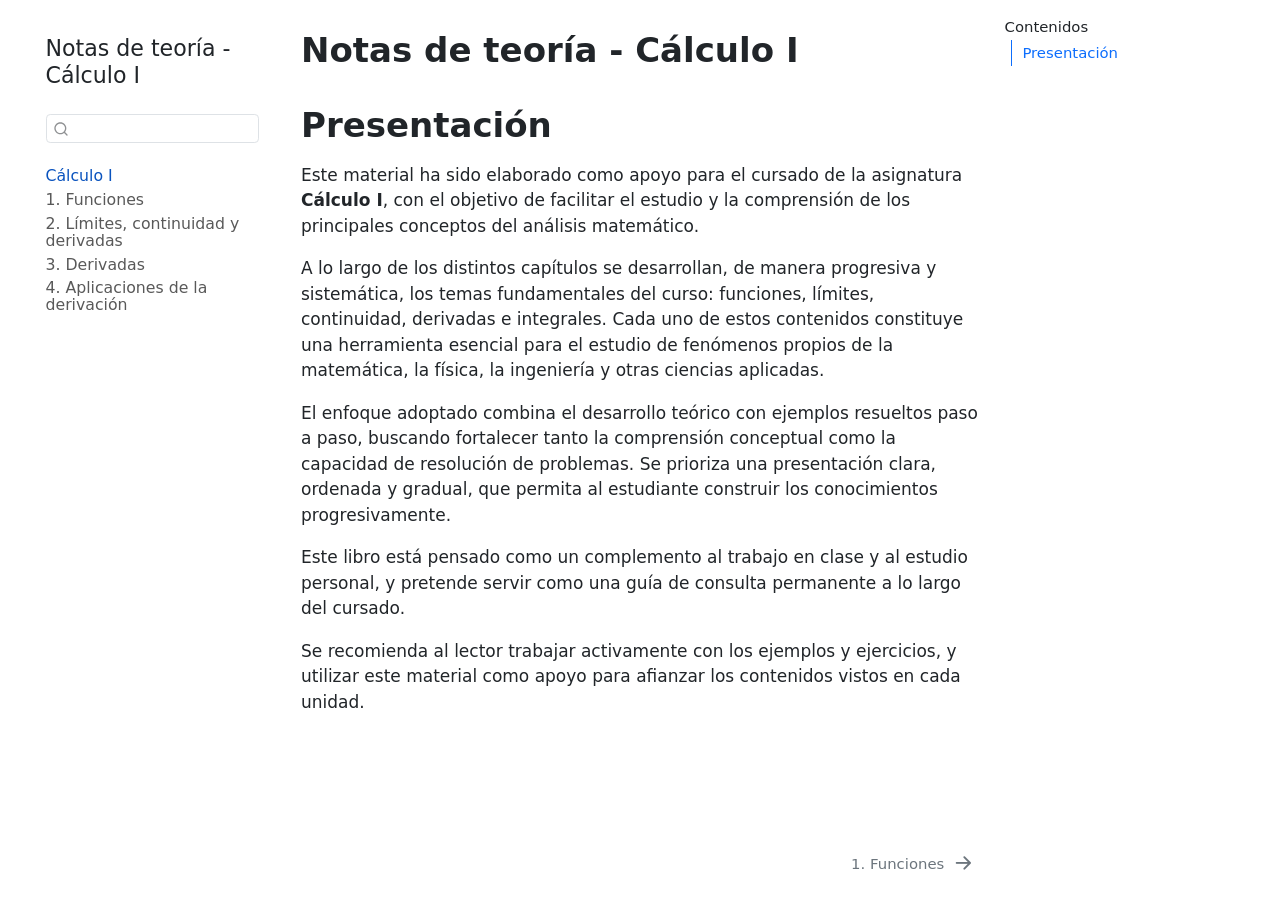
==== docs/index.html @ 9ade2775 "Primer commit" ====
<!DOCTYPE html>
<html xmlns="http://www.w3.org/1999/xhtml" lang="en" xml:lang="en"><head>

<meta charset="utf-8">
<meta name="generator" content="quarto-1.8.26">

<meta name="viewport" content="width=device-width, initial-scale=1.0, user-scalable=yes">


<title>Notas de teoría - Cálculo I</title>
<style>
code{white-space: pre-wrap;}
span.smallcaps{font-variant: small-caps;}
div.columns{display: flex; gap: min(4vw, 1.5em);}
div.column{flex: auto; overflow-x: auto;}
div.hanging-indent{margin-left: 1.5em; text-indent: -1.5em;}
ul.task-list{list-style: none;}
ul.task-list li input[type="checkbox"] {
  width: 0.8em;
  margin: 0 0.8em 0.2em -1em; /* quarto-specific, see https://github.com/quarto-dev/quarto-cli/issues/4556 */ 
  vertical-align: middle;
}
</style>


<script src="site_libs/quarto-nav/quarto-nav.js"></script>
<script src="site_libs/quarto-nav/headroom.min.js"></script>
<script src="site_libs/clipboard/clipboard.min.js"></script>
<script src="site_libs/quarto-search/autocomplete.umd.js"></script>
<script src="site_libs/quarto-search/fuse.min.js"></script>
<script src="site_libs/quarto-search/quarto-search.js"></script>
<meta name="quarto:offset" content="./">
<link href="./cap1.html" rel="next">
<script src="site_libs/quarto-html/quarto.js" type="module"></script>
<script src="site_libs/quarto-html/tabsets/tabsets.js" type="module"></script>
<script src="site_libs/quarto-html/axe/axe-check.js" type="module"></script>
<script src="site_libs/quarto-html/popper.min.js"></script>
<script src="site_libs/quarto-html/tippy.umd.min.js"></script>
<script src="site_libs/quarto-html/anchor.min.js"></script>
<link href="site_libs/quarto-html/tippy.css" rel="stylesheet">
<link href="site_libs/quarto-html/quarto-syntax-highlighting-587c61ba64f3a5504c4d52d930310e48.css" rel="stylesheet" id="quarto-text-highlighting-styles">
<script src="site_libs/bootstrap/bootstrap.min.js"></script>
<link href="site_libs/bootstrap/bootstrap-icons.css" rel="stylesheet">
<link href="site_libs/bootstrap/bootstrap-d9ea66fcd6c317012447f26e9c021348.min.css" rel="stylesheet" append-hash="true" id="quarto-bootstrap" data-mode="light">
<script id="quarto-search-options" type="application/json">{
  "location": "sidebar",
  "copy-button": false,
  "collapse-after": 3,
  "panel-placement": "start",
  "type": "textbox",
  "limit": 50,
  "keyboard-shortcut": [
    "f",
    "/",
    "s"
  ],
  "show-item-context": false,
  "language": {
    "search-no-results-text": "No results",
    "search-matching-documents-text": "matching documents",
    "search-copy-link-title": "Copy link to search",
    "search-hide-matches-text": "Hide additional matches",
    "search-more-match-text": "more match in this document",
    "search-more-matches-text": "more matches in this document",
    "search-clear-button-title": "Clear",
    "search-text-placeholder": "",
    "search-detached-cancel-button-title": "Cancel",
    "search-submit-button-title": "Submit",
    "search-label": "Search"
  }
}</script>


</head>

<body class="nav-sidebar floating quarto-light">

<div id="quarto-search-results"></div>
  <header id="quarto-header" class="headroom fixed-top">
  <nav class="quarto-secondary-nav">
    <div class="container-fluid d-flex">
      <button type="button" class="quarto-btn-toggle btn" data-bs-toggle="collapse" role="button" data-bs-target=".quarto-sidebar-collapse-item" aria-controls="quarto-sidebar" aria-expanded="false" aria-label="Toggle sidebar navigation" onclick="if (window.quartoToggleHeadroom) { window.quartoToggleHeadroom(); }">
        <i class="bi bi-layout-text-sidebar-reverse"></i>
      </button>
        <nav class="quarto-page-breadcrumbs" aria-label="breadcrumb"><ol class="breadcrumb"><li class="breadcrumb-item"><a href="./index.html"><span class="chapter-title">Cálculo I</span></a></li></ol></nav>
        <a class="flex-grow-1" role="navigation" data-bs-toggle="collapse" data-bs-target=".quarto-sidebar-collapse-item" aria-controls="quarto-sidebar" aria-expanded="false" aria-label="Toggle sidebar navigation" onclick="if (window.quartoToggleHeadroom) { window.quartoToggleHeadroom(); }">      
        </a>
      <button type="button" class="btn quarto-search-button" aria-label="Search" onclick="window.quartoOpenSearch();">
        <i class="bi bi-search"></i>
      </button>
    </div>
  </nav>
</header>
<!-- content -->
<div id="quarto-content" class="quarto-container page-columns page-rows-contents page-layout-article">
<!-- sidebar -->
  <nav id="quarto-sidebar" class="sidebar collapse collapse-horizontal quarto-sidebar-collapse-item sidebar-navigation floating overflow-auto">
    <div class="pt-lg-2 mt-2 text-left sidebar-header">
    <div class="sidebar-title mb-0 py-0">
      <a href="./">Notas de teoría - Cálculo I</a> 
    </div>
      </div>
        <div class="mt-2 flex-shrink-0 align-items-center">
        <div class="sidebar-search">
        <div id="quarto-search" class="" title="Search"></div>
        </div>
        </div>
    <div class="sidebar-menu-container"> 
    <ul class="list-unstyled mt-1">
        <li class="sidebar-item">
  <div class="sidebar-item-container"> 
  <a href="./index.html" class="sidebar-item-text sidebar-link active"><span class="chapter-title">Cálculo I</span></a>
  </div>
</li>
        <li class="sidebar-item">
  <div class="sidebar-item-container"> 
  <a href="./cap1.html" class="sidebar-item-text sidebar-link"><span class="chapter-title">1. Funciones</span></a>
  </div>
</li>
        <li class="sidebar-item">
  <div class="sidebar-item-container"> 
  <a href="./cap2.html" class="sidebar-item-text sidebar-link"><span class="chapter-title">2. Límites, continuidad y derivadas</span></a>
  </div>
</li>
        <li class="sidebar-item">
  <div class="sidebar-item-container"> 
  <a href="./cap3.html" class="sidebar-item-text sidebar-link"><span class="chapter-title">3. Derivadas</span></a>
  </div>
</li>
        <li class="sidebar-item">
  <div class="sidebar-item-container"> 
  <a href="./cap4.html" class="sidebar-item-text sidebar-link"><span class="chapter-title">4. Aplicaciones de la derivación</span></a>
  </div>
</li>
    </ul>
    </div>
</nav>
<div id="quarto-sidebar-glass" class="quarto-sidebar-collapse-item" data-bs-toggle="collapse" data-bs-target=".quarto-sidebar-collapse-item"></div>
<!-- margin-sidebar -->
    <div id="quarto-margin-sidebar" class="sidebar margin-sidebar">
        <nav id="TOC" role="doc-toc" class="toc-active">
    <h2 id="toc-title">Contenidos</h2>
   
  <ul>
  <li><a href="#presentación" id="toc-presentación" class="nav-link active" data-scroll-target="#presentación">Presentación</a></li>
  </ul>
</nav>
    </div>
<!-- main -->
<main class="content" id="quarto-document-content">

<header id="title-block-header" class="quarto-title-block default">
<div class="quarto-title">
<h1 class="title">Notas de teoría - Cálculo I</h1>
</div>



<div class="quarto-title-meta">

    
  
    
  </div>
  


</header>


<section id="presentación" class="level1">
<h1>Presentación</h1>
<p>Este material ha sido elaborado como apoyo para el cursado de la asignatura <strong>Cálculo I</strong>, con el objetivo de facilitar el estudio y la comprensión de los principales conceptos del análisis matemático.</p>
<p>A lo largo de los distintos capítulos se desarrollan, de manera progresiva y sistemática, los temas fundamentales del curso: funciones, límites, continuidad, derivadas e integrales. Cada uno de estos contenidos constituye una herramienta esencial para el estudio de fenómenos propios de la matemática, la física, la ingeniería y otras ciencias aplicadas.</p>
<p>El enfoque adoptado combina el desarrollo teórico con ejemplos resueltos paso a paso, buscando fortalecer tanto la comprensión conceptual como la capacidad de resolución de problemas. Se prioriza una presentación clara, ordenada y gradual, que permita al estudiante construir los conocimientos progresivamente.</p>
<p>Este libro está pensado como un complemento al trabajo en clase y al estudio personal, y pretende servir como una guía de consulta permanente a lo largo del cursado.</p>
<p>Se recomienda al lector trabajar activamente con los ejemplos y ejercicios, y utilizar este material como apoyo para afianzar los contenidos vistos en cada unidad.</p>


</section>

</main> <!-- /main -->
<script id="quarto-html-after-body" type="application/javascript">
  window.document.addEventListener("DOMContentLoaded", function (event) {
    const icon = "";
    const anchorJS = new window.AnchorJS();
    anchorJS.options = {
      placement: 'right',
      icon: icon
    };
    anchorJS.add('.anchored');
    const isCodeAnnotation = (el) => {
      for (const clz of el.classList) {
        if (clz.startsWith('code-annotation-')) {                     
          return true;
        }
      }
      return false;
    }
    const onCopySuccess = function(e) {
      // button target
      const button = e.trigger;
      // don't keep focus
      button.blur();
      // flash "checked"
      button.classList.add('code-copy-button-checked');
      var currentTitle = button.getAttribute("title");
      button.setAttribute("title", "Copied!");
      let tooltip;
      if (window.bootstrap) {
        button.setAttribute("data-bs-toggle", "tooltip");
        button.setAttribute("data-bs-placement", "left");
        button.setAttribute("data-bs-title", "Copied!");
        tooltip = new bootstrap.Tooltip(button, 
          { trigger: "manual", 
            customClass: "code-copy-button-tooltip",
            offset: [0, -8]});
        tooltip.show();    
      }
      setTimeout(function() {
        if (tooltip) {
          tooltip.hide();
          button.removeAttribute("data-bs-title");
          button.removeAttribute("data-bs-toggle");
          button.removeAttribute("data-bs-placement");
        }
        button.setAttribute("title", currentTitle);
        button.classList.remove('code-copy-button-checked');
      }, 1000);
      // clear code selection
      e.clearSelection();
    }
    const getTextToCopy = function(trigger) {
      const outerScaffold = trigger.parentElement.cloneNode(true);
      const codeEl = outerScaffold.querySelector('code');
      for (const childEl of codeEl.children) {
        if (isCodeAnnotation(childEl)) {
          childEl.remove();
        }
      }
      return codeEl.innerText;
    }
    const clipboard = new window.ClipboardJS('.code-copy-button:not([data-in-quarto-modal])', {
      text: getTextToCopy
    });
    clipboard.on('success', onCopySuccess);
    if (window.document.getElementById('quarto-embedded-source-code-modal')) {
      const clipboardModal = new window.ClipboardJS('.code-copy-button[data-in-quarto-modal]', {
        text: getTextToCopy,
        container: window.document.getElementById('quarto-embedded-source-code-modal')
      });
      clipboardModal.on('success', onCopySuccess);
    }
      var localhostRegex = new RegExp(/^(?:http|https):\/\/localhost\:?[0-9]*\//);
      var mailtoRegex = new RegExp(/^mailto:/);
        var filterRegex = new RegExp('/' + window.location.host + '/');
      var isInternal = (href) => {
          return filterRegex.test(href) || localhostRegex.test(href) || mailtoRegex.test(href);
      }
      // Inspect non-navigation links and adorn them if external
     var links = window.document.querySelectorAll('a[href]:not(.nav-link):not(.navbar-brand):not(.toc-action):not(.sidebar-link):not(.sidebar-item-toggle):not(.pagination-link):not(.no-external):not([aria-hidden]):not(.dropdown-item):not(.quarto-navigation-tool):not(.about-link)');
      for (var i=0; i<links.length; i++) {
        const link = links[i];
        if (!isInternal(link.href)) {
          // undo the damage that might have been done by quarto-nav.js in the case of
          // links that we want to consider external
          if (link.dataset.originalHref !== undefined) {
            link.href = link.dataset.originalHref;
          }
        }
      }
    function tippyHover(el, contentFn, onTriggerFn, onUntriggerFn) {
      const config = {
        allowHTML: true,
        maxWidth: 500,
        delay: 100,
        arrow: false,
        appendTo: function(el) {
            return el.parentElement;
        },
        interactive: true,
        interactiveBorder: 10,
        theme: 'quarto',
        placement: 'bottom-start',
      };
      if (contentFn) {
        config.content = contentFn;
      }
      if (onTriggerFn) {
        config.onTrigger = onTriggerFn;
      }
      if (onUntriggerFn) {
        config.onUntrigger = onUntriggerFn;
      }
      window.tippy(el, config); 
    }
    const noterefs = window.document.querySelectorAll('a[role="doc-noteref"]');
    for (var i=0; i<noterefs.length; i++) {
      const ref = noterefs[i];
      tippyHover(ref, function() {
        // use id or data attribute instead here
        let href = ref.getAttribute('data-footnote-href') || ref.getAttribute('href');
        try { href = new URL(href).hash; } catch {}
        const id = href.replace(/^#\/?/, "");
        const note = window.document.getElementById(id);
        if (note) {
          return note.innerHTML;
        } else {
          return "";
        }
      });
    }
    const xrefs = window.document.querySelectorAll('a.quarto-xref');
    const processXRef = (id, note) => {
      // Strip column container classes
      const stripColumnClz = (el) => {
        el.classList.remove("page-full", "page-columns");
        if (el.children) {
          for (const child of el.children) {
            stripColumnClz(child);
          }
        }
      }
      stripColumnClz(note)
      if (id === null || id.startsWith('sec-')) {
        // Special case sections, only their first couple elements
        const container = document.createElement("div");
        if (note.children && note.children.length > 2) {
          container.appendChild(note.children[0].cloneNode(true));
          for (let i = 1; i < note.children.length; i++) {
            const child = note.children[i];
            if (child.tagName === "P" && child.innerText === "") {
              continue;
            } else {
              container.appendChild(child.cloneNode(true));
              break;
            }
          }
          if (window.Quarto?.typesetMath) {
            window.Quarto.typesetMath(container);
          }
          return container.innerHTML
        } else {
          if (window.Quarto?.typesetMath) {
            window.Quarto.typesetMath(note);
          }
          return note.innerHTML;
        }
      } else {
        // Remove any anchor links if they are present
        const anchorLink = note.querySelector('a.anchorjs-link');
        if (anchorLink) {
          anchorLink.remove();
        }
        if (window.Quarto?.typesetMath) {
          window.Quarto.typesetMath(note);
        }
        if (note.classList.contains("callout")) {
          return note.outerHTML;
        } else {
          return note.innerHTML;
        }
      }
    }
    for (var i=0; i<xrefs.length; i++) {
      const xref = xrefs[i];
      tippyHover(xref, undefined, function(instance) {
        instance.disable();
        let url = xref.getAttribute('href');
        let hash = undefined; 
        if (url.startsWith('#')) {
          hash = url;
        } else {
          try { hash = new URL(url).hash; } catch {}
        }
        if (hash) {
          const id = hash.replace(/^#\/?/, "");
          const note = window.document.getElementById(id);
          if (note !== null) {
            try {
              const html = processXRef(id, note.cloneNode(true));
              instance.setContent(html);
            } finally {
              instance.enable();
              instance.show();
            }
          } else {
            // See if we can fetch this
            fetch(url.split('#')[0])
            .then(res => res.text())
            .then(html => {
              const parser = new DOMParser();
              const htmlDoc = parser.parseFromString(html, "text/html");
              const note = htmlDoc.getElementById(id);
              if (note !== null) {
                const html = processXRef(id, note);
                instance.setContent(html);
              } 
            }).finally(() => {
              instance.enable();
              instance.show();
            });
          }
        } else {
          // See if we can fetch a full url (with no hash to target)
          // This is a special case and we should probably do some content thinning / targeting
          fetch(url)
          .then(res => res.text())
          .then(html => {
            const parser = new DOMParser();
            const htmlDoc = parser.parseFromString(html, "text/html");
            const note = htmlDoc.querySelector('main.content');
            if (note !== null) {
              // This should only happen for chapter cross references
              // (since there is no id in the URL)
              // remove the first header
              if (note.children.length > 0 && note.children[0].tagName === "HEADER") {
                note.children[0].remove();
              }
              const html = processXRef(null, note);
              instance.setContent(html);
            } 
          }).finally(() => {
            instance.enable();
            instance.show();
          });
        }
      }, function(instance) {
      });
    }
        let selectedAnnoteEl;
        const selectorForAnnotation = ( cell, annotation) => {
          let cellAttr = 'data-code-cell="' + cell + '"';
          let lineAttr = 'data-code-annotation="' +  annotation + '"';
          const selector = 'span[' + cellAttr + '][' + lineAttr + ']';
          return selector;
        }
        const selectCodeLines = (annoteEl) => {
          const doc = window.document;
          const targetCell = annoteEl.getAttribute("data-target-cell");
          const targetAnnotation = annoteEl.getAttribute("data-target-annotation");
          const annoteSpan = window.document.querySelector(selectorForAnnotation(targetCell, targetAnnotation));
          const lines = annoteSpan.getAttribute("data-code-lines").split(",");
          const lineIds = lines.map((line) => {
            return targetCell + "-" + line;
          })
          let top = null;
          let height = null;
          let parent = null;
          if (lineIds.length > 0) {
              //compute the position of the single el (top and bottom and make a div)
              const el = window.document.getElementById(lineIds[0]);
              top = el.offsetTop;
              height = el.offsetHeight;
              parent = el.parentElement.parentElement;
            if (lineIds.length > 1) {
              const lastEl = window.document.getElementById(lineIds[lineIds.length - 1]);
              const bottom = lastEl.offsetTop + lastEl.offsetHeight;
              height = bottom - top;
            }
            if (top !== null && height !== null && parent !== null) {
              // cook up a div (if necessary) and position it 
              let div = window.document.getElementById("code-annotation-line-highlight");
              if (div === null) {
                div = window.document.createElement("div");
                div.setAttribute("id", "code-annotation-line-highlight");
                div.style.position = 'absolute';
                parent.appendChild(div);
              }
              div.style.top = top - 2 + "px";
              div.style.height = height + 4 + "px";
              div.style.left = 0;
              let gutterDiv = window.document.getElementById("code-annotation-line-highlight-gutter");
              if (gutterDiv === null) {
                gutterDiv = window.document.createElement("div");
                gutterDiv.setAttribute("id", "code-annotation-line-highlight-gutter");
                gutterDiv.style.position = 'absolute';
                const codeCell = window.document.getElementById(targetCell);
                const gutter = codeCell.querySelector('.code-annotation-gutter');
                gutter.appendChild(gutterDiv);
              }
              gutterDiv.style.top = top - 2 + "px";
              gutterDiv.style.height = height + 4 + "px";
            }
            selectedAnnoteEl = annoteEl;
          }
        };
        const unselectCodeLines = () => {
          const elementsIds = ["code-annotation-line-highlight", "code-annotation-line-highlight-gutter"];
          elementsIds.forEach((elId) => {
            const div = window.document.getElementById(elId);
            if (div) {
              div.remove();
            }
          });
          selectedAnnoteEl = undefined;
        };
          // Handle positioning of the toggle
      window.addEventListener(
        "resize",
        throttle(() => {
          elRect = undefined;
          if (selectedAnnoteEl) {
            selectCodeLines(selectedAnnoteEl);
          }
        }, 10)
      );
      function throttle(fn, ms) {
      let throttle = false;
      let timer;
        return (...args) => {
          if(!throttle) { // first call gets through
              fn.apply(this, args);
              throttle = true;
          } else { // all the others get throttled
              if(timer) clearTimeout(timer); // cancel #2
              timer = setTimeout(() => {
                fn.apply(this, args);
                timer = throttle = false;
              }, ms);
          }
        };
      }
        // Attach click handler to the DT
        const annoteDls = window.document.querySelectorAll('dt[data-target-cell]');
        for (const annoteDlNode of annoteDls) {
          annoteDlNode.addEventListener('click', (event) => {
            const clickedEl = event.target;
            if (clickedEl !== selectedAnnoteEl) {
              unselectCodeLines();
              const activeEl = window.document.querySelector('dt[data-target-cell].code-annotation-active');
              if (activeEl) {
                activeEl.classList.remove('code-annotation-active');
              }
              selectCodeLines(clickedEl);
              clickedEl.classList.add('code-annotation-active');
            } else {
              // Unselect the line
              unselectCodeLines();
              clickedEl.classList.remove('code-annotation-active');
            }
          });
        }
    const findCites = (el) => {
      const parentEl = el.parentElement;
      if (parentEl) {
        const cites = parentEl.dataset.cites;
        if (cites) {
          return {
            el,
            cites: cites.split(' ')
          };
        } else {
          return findCites(el.parentElement)
        }
      } else {
        return undefined;
      }
    };
    var bibliorefs = window.document.querySelectorAll('a[role="doc-biblioref"]');
    for (var i=0; i<bibliorefs.length; i++) {
      const ref = bibliorefs[i];
      const citeInfo = findCites(ref);
      if (citeInfo) {
        tippyHover(citeInfo.el, function() {
          var popup = window.document.createElement('div');
          citeInfo.cites.forEach(function(cite) {
            var citeDiv = window.document.createElement('div');
            citeDiv.classList.add('hanging-indent');
            citeDiv.classList.add('csl-entry');
            var biblioDiv = window.document.getElementById('ref-' + cite);
            if (biblioDiv) {
              citeDiv.innerHTML = biblioDiv.innerHTML;
            }
            popup.appendChild(citeDiv);
          });
          return popup.innerHTML;
        });
      }
    }
  });
  </script>
<nav class="page-navigation">
  <div class="nav-page nav-page-previous">
  </div>
  <div class="nav-page nav-page-next">
      <a href="./cap1.html" class="pagination-link" aria-label="1. Funciones">
        <span class="nav-page-text"><span class="chapter-title">1. Funciones</span></span> <i class="bi bi-arrow-right-short"></i>
      </a>
  </div>
</nav>
</div> <!-- /content -->




</body></html>
---- docs/site_libs/quarto-html/tippy.css ----
.tippy-box[data-animation=fade][data-state=hidden]{opacity:0}[data-tippy-root]{max-width:calc(100vw - 10px)}.tippy-box{position:relative;background-color:#333;color:#fff;border-radius:4px;font-size:14px;line-height:1.4;white-space:normal;outline:0;transition-property:transform,visibility,opacity}.tippy-box[data-placement^=top]>.tippy-arrow{bottom:0}.tippy-box[data-placement^=top]>.tippy-arrow:before{bottom:-7px;left:0;border-width:8px 8px 0;border-top-color:initial;transform-origin:center top}.tippy-box[data-placement^=bottom]>.tippy-arrow{top:0}.tippy-box[data-placement^=bottom]>.tippy-arrow:before{top:-7px;left:0;border-width:0 8px 8px;border-bottom-color:initial;transform-origin:center bottom}.tippy-box[data-placement^=left]>.tippy-arrow{right:0}.tippy-box[data-placement^=left]>.tippy-arrow:before{border-width:8px 0 8px 8px;border-left-color:initial;right:-7px;transform-origin:center left}.tippy-box[data-placement^=right]>.tippy-arrow{left:0}.tippy-box[data-placement^=right]>.tippy-arrow:before{left:-7px;border-width:8px 8px 8px 0;border-right-color:initial;transform-origin:center right}.tippy-box[data-inertia][data-state=visible]{transition-timing-function:cubic-bezier(.54,1.5,.38,1.11)}.tippy-arrow{width:16px;height:16px;color:#333}.tippy-arrow:before{content:"";position:absolute;border-color:transparent;border-style:solid}.tippy-content{position:relative;padding:5px 9px;z-index:1}
---- docs/site_libs/quarto-html/quarto-syntax-highlighting-587c61ba64f3a5504c4d52d930310e48.css ----
/* quarto syntax highlight colors */
:root {
  --quarto-hl-ot-color: #003B4F;
  --quarto-hl-at-color: #657422;
  --quarto-hl-ss-color: #20794D;
  --quarto-hl-an-color: #5E5E5E;
  --quarto-hl-fu-color: #4758AB;
  --quarto-hl-st-color: #20794D;
  --quarto-hl-cf-color: #003B4F;
  --quarto-hl-op-color: #5E5E5E;
  --quarto-hl-er-color: #AD0000;
  --quarto-hl-bn-color: #AD0000;
  --quarto-hl-al-color: #AD0000;
  --quarto-hl-va-color: #111111;
  --quarto-hl-bu-color: inherit;
  --quarto-hl-ex-color: inherit;
  --quarto-hl-pp-color: #AD0000;
  --quarto-hl-in-color: #5E5E5E;
  --quarto-hl-vs-color: #20794D;
  --quarto-hl-wa-color: #5E5E5E;
  --quarto-hl-do-color: #5E5E5E;
  --quarto-hl-im-color: #00769E;
  --quarto-hl-ch-color: #20794D;
  --quarto-hl-dt-color: #AD0000;
  --quarto-hl-fl-color: #AD0000;
  --quarto-hl-co-color: #5E5E5E;
  --quarto-hl-cv-color: #5E5E5E;
  --quarto-hl-cn-color: #8f5902;
  --quarto-hl-sc-color: #5E5E5E;
  --quarto-hl-dv-color: #AD0000;
  --quarto-hl-kw-color: #003B4F;
}

/* other quarto variables */
:root {
  --quarto-font-monospace: SFMono-Regular, Menlo, Monaco, Consolas, "Liberation Mono", "Courier New", monospace;
}

/* syntax highlight based on Pandoc's rules */
pre > code.sourceCode > span {
  color: #003B4F;
}

code.sourceCode > span {
  color: #003B4F;
}

div.sourceCode,
div.sourceCode pre.sourceCode {
  color: #003B4F;
}

/* Normal */
code span {
  color: #003B4F;
}

/* Alert */
code span.al {
  color: #AD0000;
  font-style: inherit;
}

/* Annotation */
code span.an {
  color: #5E5E5E;
  font-style: inherit;
}

/* Attribute */
code span.at {
  color: #657422;
  font-style: inherit;
}

/* BaseN */
code span.bn {
  color: #AD0000;
  font-style: inherit;
}

/* BuiltIn */
code span.bu {
  font-style: inherit;
}

/* ControlFlow */
code span.cf {
  color: #003B4F;
  font-weight: bold;
  font-style: inherit;
}

/* Char */
code span.ch {
  color: #20794D;
  font-style: inherit;
}

/* Constant */
code span.cn {
  color: #8f5902;
  font-style: inherit;
}

/* Comment */
code span.co {
  color: #5E5E5E;
  font-style: inherit;
}

/* CommentVar */
code span.cv {
  color: #5E5E5E;
  font-style: italic;
}

/* Documentation */
code span.do {
  color: #5E5E5E;
  font-style: italic;
}

/* DataType */
code span.dt {
  color: #AD0000;
  font-style: inherit;
}

/* DecVal */
code span.dv {
  color: #AD0000;
  font-style: inherit;
}

/* Error */
code span.er {
  color: #AD0000;
  font-style: inherit;
}

/* Extension */
code span.ex {
  font-style: inherit;
}

/* Float */
code span.fl {
  color: #AD0000;
  font-style: inherit;
}

/* Function */
code span.fu {
  color: #4758AB;
  font-style: inherit;
}

/* Import */
code span.im {
  color: #00769E;
  font-style: inherit;
}

/* Information */
code span.in {
  color: #5E5E5E;
  font-style: inherit;
}

/* Keyword */
code span.kw {
  color: #003B4F;
  font-weight: bold;
  font-style: inherit;
}

/* Operator */
code span.op {
  color: #5E5E5E;
  font-style: inherit;
}

/* Other */
code span.ot {
  color: #003B4F;
  font-style: inherit;
}

/* Preprocessor */
code span.pp {
  color: #AD0000;
  font-style: inherit;
}

/* SpecialChar */
code span.sc {
  color: #5E5E5E;
  font-style: inherit;
}

/* SpecialString */
code span.ss {
  color: #20794D;
  font-style: inherit;
}

/* String */
code span.st {
  color: #20794D;
  font-style: inherit;
}

/* Variable */
code span.va {
  color: #111111;
  font-style: inherit;
}

/* VerbatimString */
code span.vs {
  color: #20794D;
  font-style: inherit;
}

/* Warning */
code span.wa {
  color: #5E5E5E;
  font-style: italic;
}

.prevent-inlining {
  content: "</";
}

/*# sourceMappingURL=2dce1cc6c82594539e1579de68416b47.css.map */
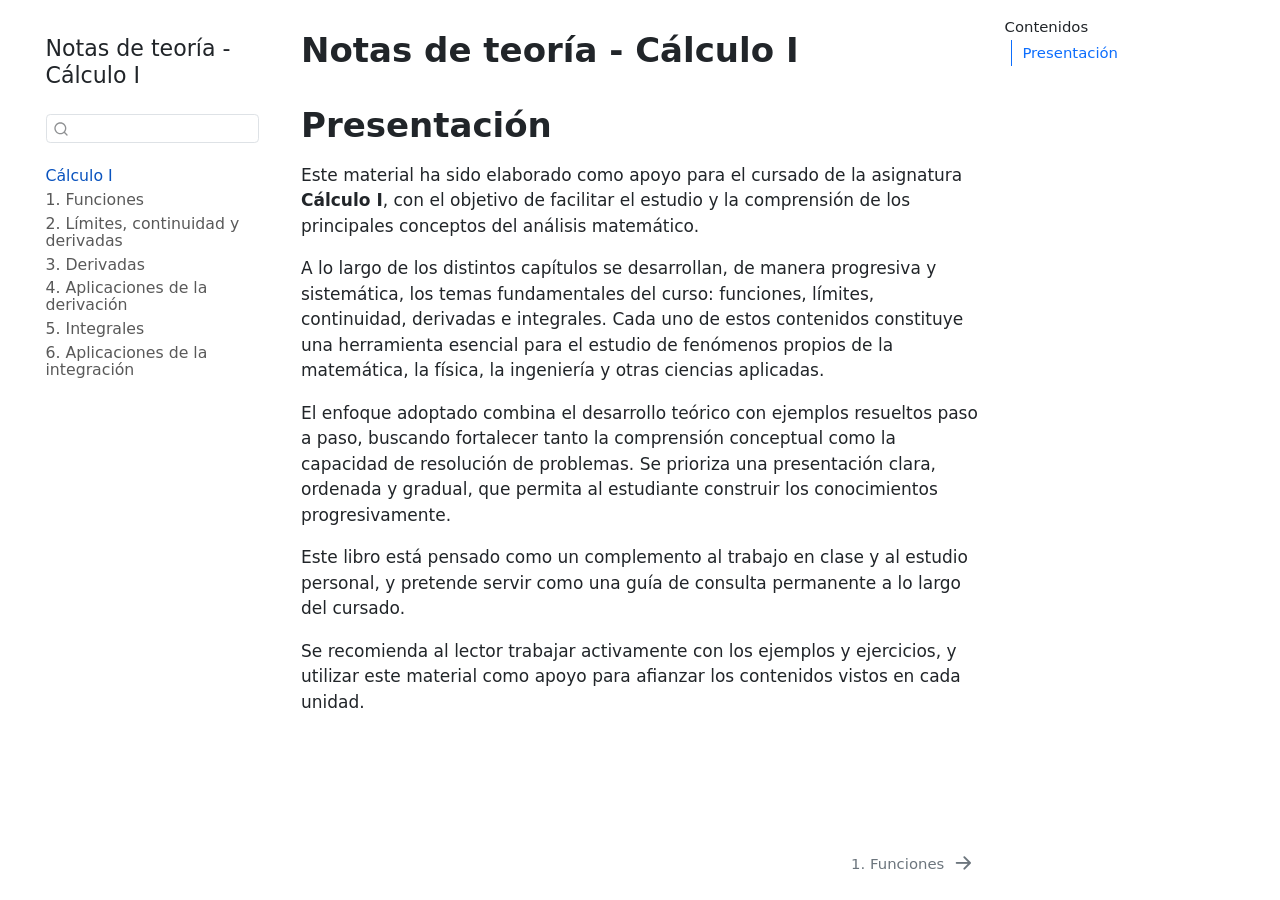
==== commit 91db419c: "Versión nueva" ====
--- a/docs/index.html
+++ b/docs/index.html
@@ -130,6 +130,16 @@
         <li class="sidebar-item">
   <div class="sidebar-item-container"> 
   <a href="./cap4.html" class="sidebar-item-text sidebar-link"><span class="chapter-title">4. Aplicaciones de la derivación</span></a>
+  </div>
+</li>
+        <li class="sidebar-item">
+  <div class="sidebar-item-container"> 
+  <a href="./cap5.html" class="sidebar-item-text sidebar-link"><span class="chapter-title">5. Integrales</span></a>
+  </div>
+</li>
+        <li class="sidebar-item">
+  <div class="sidebar-item-container"> 
+  <a href="./cap6.html" class="sidebar-item-text sidebar-link"><span class="chapter-title">6. Aplicaciones de la integración</span></a>
   </div>
 </li>
     </ul>
